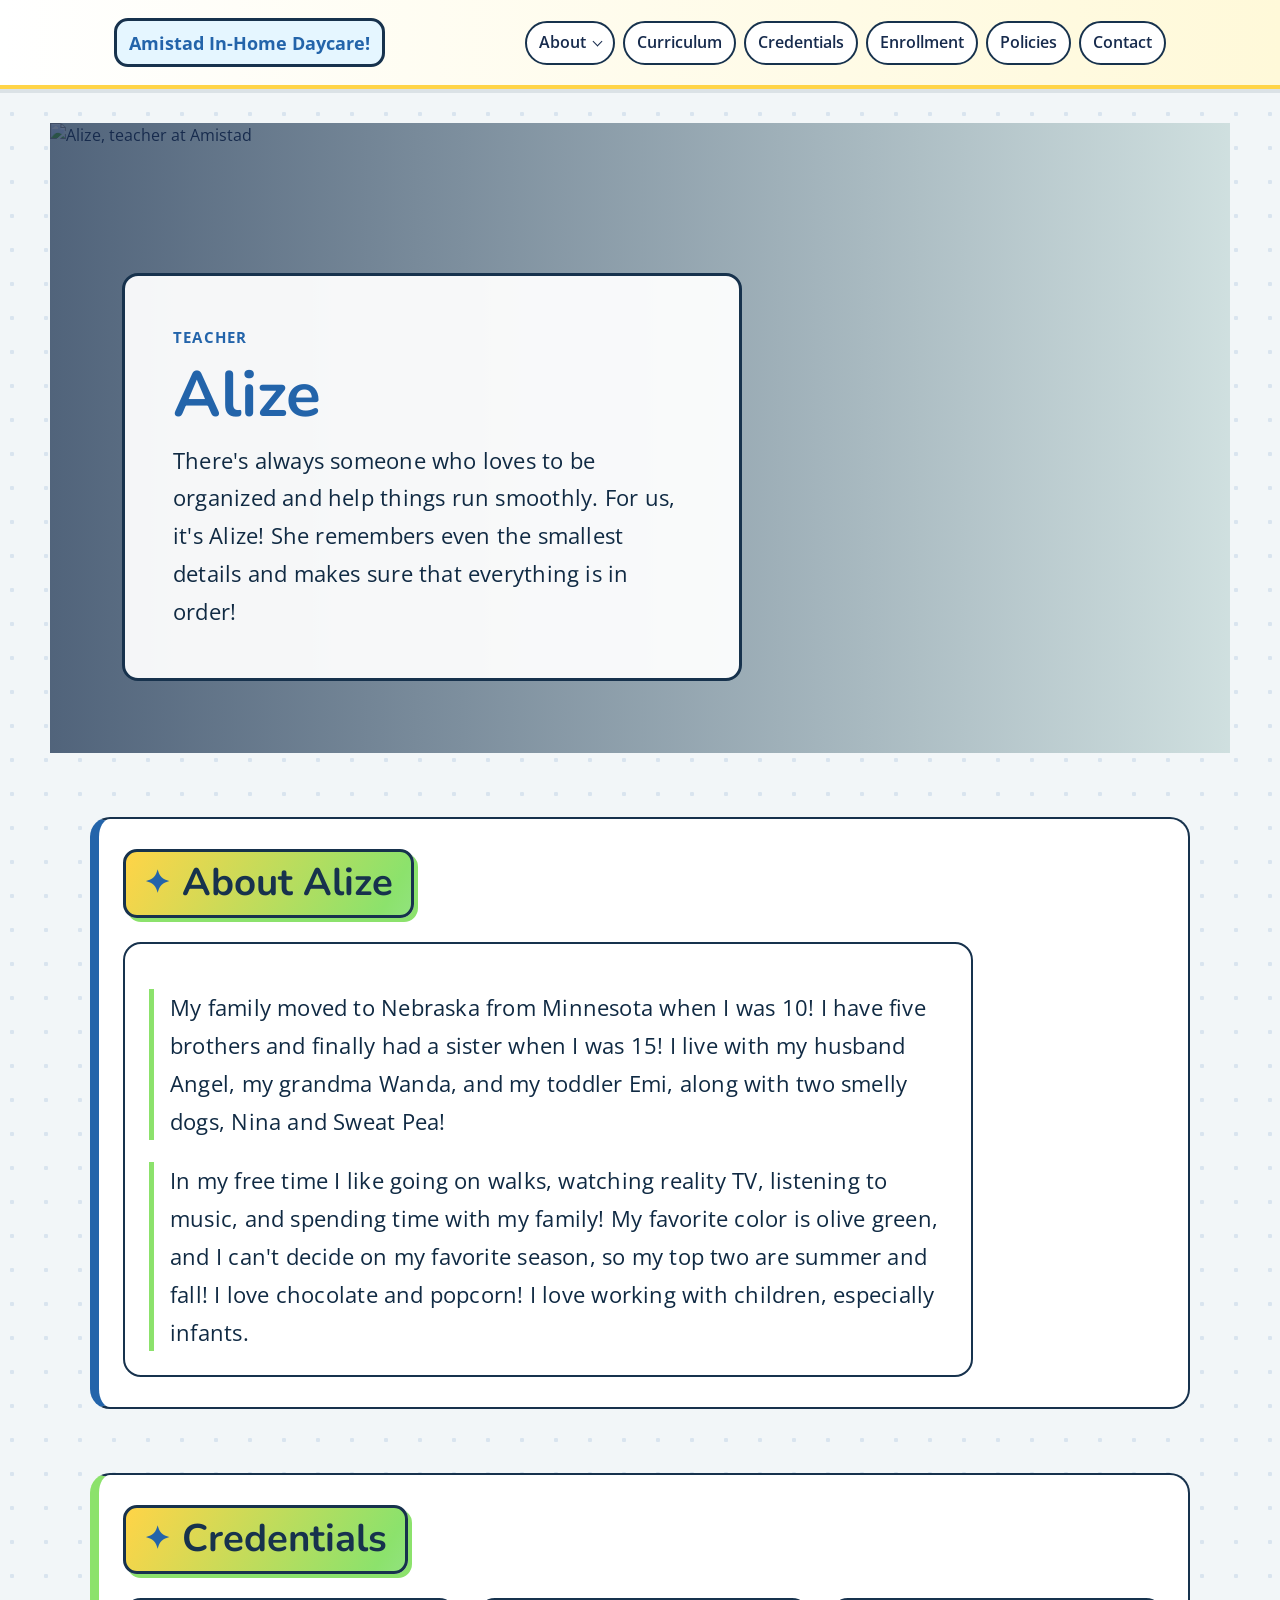
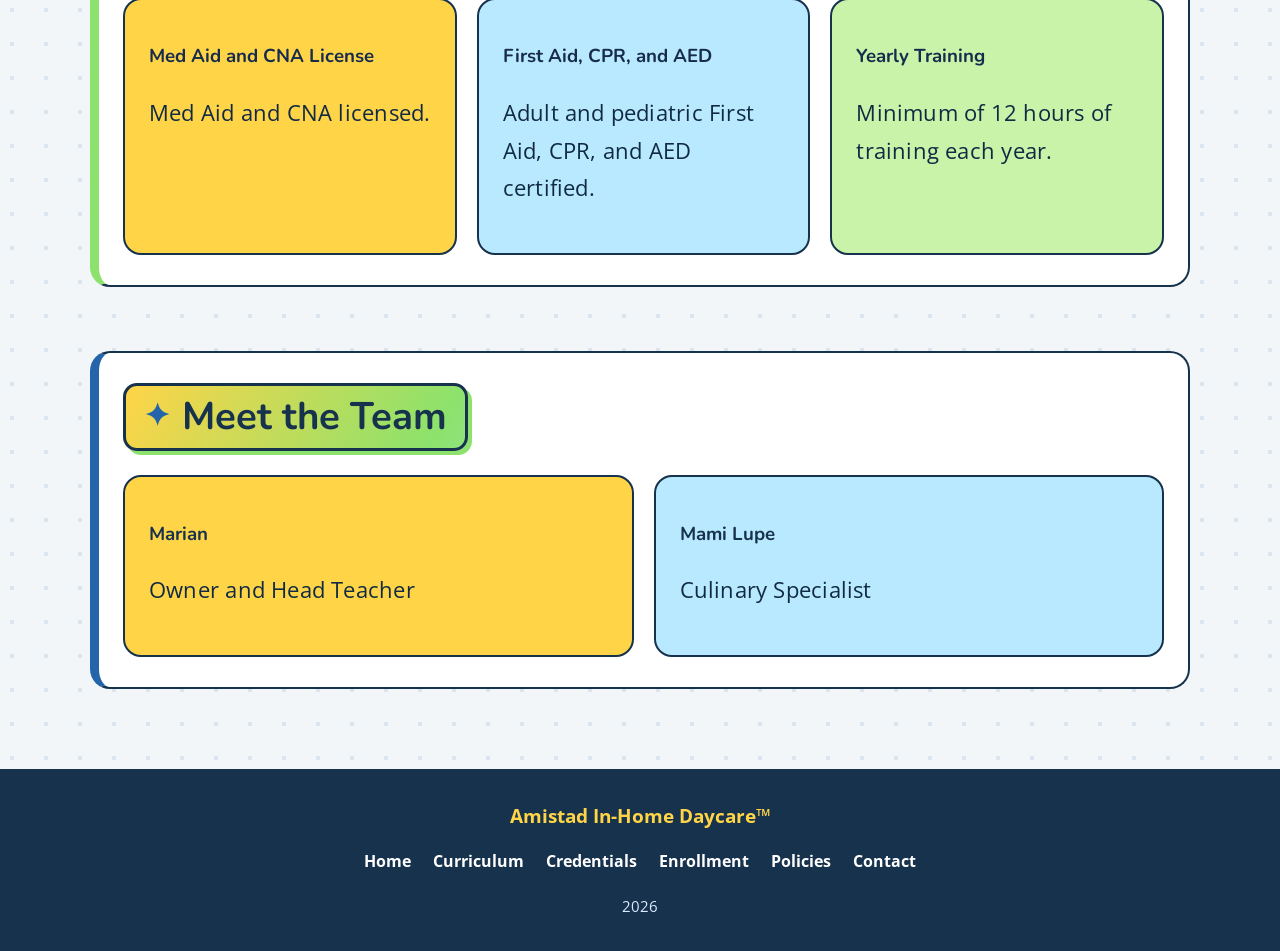
==== pages/alize.html @ 812fa766 "Update curriculum, typography, and staff pages" ====
<!DOCTYPE html>
<html lang="en">
<head>
    <meta charset="UTF-8">
    <meta name="viewport" content="width=device-width, initial-scale=1.0">
    <link rel="preconnect" href="https://fonts.googleapis.com">
    <link rel="preconnect" href="https://fonts.gstatic.com" crossorigin>
    <link href="https://fonts.googleapis.com/css2?family=Nunito:wght@600;700;800&family=Open+Sans:wght@400;500;600&display=swap" rel="stylesheet">
    <link rel="stylesheet" href="../styles/main.css">
    <script src="../javascript/mobile-menu.js" defer></script>
    <title>Alize | Amistad In-Home Daycare</title>
</head>
<body>
    <header>
        <nav>
            <a class="logo" href="../index.html"><strong>Amistad In-Home Daycare!</strong></a>
            <button class="menu-toggle" type="button" aria-expanded="false" aria-controls="site-navigation">
                <span class="menu-toggle-icon" aria-hidden="true"></span>
                <span>Menu</span>
            </button>
            <div class="nav-links" id="site-navigation">
                <details class="about-dropdown">
                    <summary>About</summary>
                    <div class="about-dropdown-menu">
                        <a href="../index.html#about">About Amistad</a>
                        <a href="staff.html">Meet the Staff</a>
                    </div>
                </details>
                <a href="curriculum.html">Curriculum</a>
                <a href="credentials.html">Credentials</a>
                <a href="enrollment.html">Enrollment</a>
                <a href="policies.html">Policies</a>
                <a href="contact.html">Contact</a>
            </div>
        </nav>
    </header>
    <main>
        <div class="staff-hero">
            <img class="staff-hero-image" src="../media/alize.jpg" alt="Alize, teacher at Amistad">
            <div class="staff-hero-content">
                <p class="hero-eyebrow">Teacher</p>
                <h1>Alize</h1>
                <p>There's always someone who loves to be organized and help things run smoothly. For us, it's Alize! She remembers even the smallest details and makes sure that everything is in order!</p>
            </div>
        </div>
        <section id="bio">
            <h2>About Alize</h2>
            <div class="card story-card">
                <p>My family moved to Nebraska from Minnesota when I was 10! I have five brothers and finally had a sister when I was 15! I live with my husband Angel, my grandma Wanda, and my toddler Emi, along with two smelly dogs, Nina and Sweat Pea!</p>
                <p>In my free time I like going on walks, watching reality TV, listening to music, and spending time with my family! My favorite color is olive green, and I can't decide on my favorite season, so my top two are summer and fall! I love chocolate and popcorn! I love working with children, especially infants.</p>
            </div>
        </section>
        <section id="credentials">
            <h2>Credentials</h2>
            <div class="grid">
                <div class="card1"><h3>Med Aid and CNA License</h3><p>Med Aid and CNA licensed.</p></div>
                <div class="card2"><h3>First Aid, CPR, and AED</h3><p>Adult and pediatric First Aid, CPR, and AED certified.</p></div>
                <div class="card3"><h3>Yearly Training</h3><p>Minimum of 12 hours of training each year.</p></div>
            </div>
        </section>
        <section>
            <h2>Meet the Team</h2>
            <div class="grid staff-directory">
                <a class="card1" href="marian.html"><h3>Marian</h3><p>Owner and Head Teacher</p></a>
                <a class="card2" href="mami-lupe.html"><h3>Mami Lupe</h3><p>Culinary Specialist</p></a>
            </div>
        </section>
    </main>
    <footer class="site-footer">
        <div class="footer-brand">Amistad In-Home Daycare&trade;</div>
        <nav class="footer-links" aria-label="Footer navigation">
            <a href="../index.html">Home</a>
            <a href="curriculum.html">Curriculum</a>
            <a href="credentials.html">Credentials</a>
            <a href="enrollment.html">Enrollment</a>
            <a href="policies.html">Policies</a>
            <a href="contact.html">Contact</a>
        </nav>
        <p class="footer-date">2026</p>
    </footer>
</body>
</html>
---- styles/main.css ----
:root {
    --color-primary: #2364aa;
    --color-primary2: #ffd447;
    --color-secondary: #8ce26c;
    --color-text: #172b4d;
    --color-bg: #f2f6f8;
    --color-white: #ffffff;
    --color-border: #17324d;
    --font-body: "Open Sans", sans-serif;
    --font-heading: "Nunito", sans-serif;
    --max-width: 1100px;
}

* {
    box-sizing: border-box;
}

.site-loader {
    align-items: center;
    background: var(--color-white);
    display: flex;
    inset: 0;
    justify-content: center;
    opacity: 1;
    position: fixed;
    transition: opacity 0.45s ease, visibility 0.45s ease;
    visibility: visible;
    z-index: 100;
}

.site-loader.is-hidden {
    opacity: 0;
    pointer-events: none;
    visibility: hidden;
}

.site-loader-mark {
    align-items: center;
    display: flex;
    flex-direction: column;
    gap: 18px;
}

.site-loader-rainbow {
    animation: rainbow-spin 1.4s linear infinite;
    background: conic-gradient(#ef476f, #ffd166, #06d6a0, #118ab2, #7b2cbf, #ef476f);
    border: 10px solid var(--color-white);
    border-radius: 50%;
    box-shadow: 0 0 0 3px var(--color-border), 5px 6px 0 rgba(23, 50, 77, 0.18);
    height: 76px;
    position: relative;
    width: 76px;
}

.site-loader-rainbow::after {
    background: var(--color-white);
    border-radius: 50%;
    content: "";
    inset: 15px;
    position: absolute;
}

.site-loader-text {
    color: var(--color-border);
    font-size: 0.9rem;
    font-weight: 700;
    letter-spacing: 0.08em;
    text-transform: uppercase;
}

@keyframes rainbow-spin {
    to {
        transform: rotate(360deg);
    }
}

html {
    scroll-behavior: smooth;
}

body {
    margin: 0;
    font-family: var(--font-body);
    background-color: var(--color-bg);
    background-image: radial-gradient(circle at 12px 12px, rgba(35, 100, 170, 0.12) 2px, transparent 2.5px);
    background-size: 34px 34px;
    color: var(--color-text);
    line-height: 1.6;
}

h1,
h2,
h3,
h4,
h5,
h6 {
    font-family: var(--font-heading);
}

p {
    color: #102a43;
    font-size: clamp(1.15rem, 2vw, 1.35rem);
    letter-spacing: 0.01em;
    line-height: 1.75;
}

.page-decor {
    border: 3px dashed var(--color-primary2);
    border-radius: 26px;
    inset: 10px;
    pointer-events: none;
    position: fixed;
    z-index: 20;
}

.decor {
    background: var(--color-white);
    border: 2px solid var(--color-border);
    border-radius: 50%;
    box-shadow: 2px 3px 0 rgba(23, 50, 77, 0.18);
    font-size: 2.7rem;
    line-height: 1;
    padding: 7px;
    position: absolute;
}

.decor-crayon {
    left: 30px;
    top: -24px;
    transform: rotate(-18deg);
}

.decor-bear {
    right: 30px;
    top: -24px;
}

.decor-rainbow {
    bottom: -24px;
    left: 30px;
}

.decor-books {
    bottom: -24px;
    right: 30px;
    transform: rotate(12deg);
}

.learning-sidebar {
    align-items: center;
    background: var(--color-primary);
    border: 3px solid var(--color-border);
    border-left: 0;
    border-radius: 0 20px 20px 0;
    box-shadow: 4px 5px 0 rgba(23, 50, 77, 0.18);
    display: flex;
    flex-direction: column;
    gap: 13px;
    left: 0;
    padding: 18px 10px;
    position: fixed;
    top: 35%;
    z-index: 9;
}

.sidebar-label {
    color: var(--color-white);
    font-size: 0.75rem;
    font-weight: 700;
    letter-spacing: 0.12em;
    text-transform: uppercase;
    writing-mode: vertical-rl;
}

.learning-icon {
    background: var(--color-primary2);
    border: 2px solid var(--color-border);
    border-radius: 50%;
    font-size: 1.45rem;
    line-height: 1;
    padding: 7px;
}

.sidebar-link {
    background: var(--color-secondary);
    border: 2px solid var(--color-border);
    border-radius: 999px;
    color: var(--color-border);
    font-size: 0.8rem;
    font-weight: 700;
    padding: 7px 10px;
    text-decoration: none;
    writing-mode: vertical-rl;
}

.sidebar-link:hover,
.sidebar-link:focus-visible {
    background: var(--color-white);
}

.enrollment-sidebar {
    background: var(--color-secondary);
}

.enrollment-sidebar .learning-icon {
    background: var(--color-white);
}

.policies-sidebar {
    background: var(--color-secondary);
}

.policies-sidebar .learning-icon {
    background: var(--color-white);
}

.contact-sidebar {
    background: var(--color-primary2);
}

.contact-sidebar .sidebar-label {
    color: var(--color-border);
}

.contact-sidebar .learning-icon {
    background: var(--color-white);
}

.credentials-sidebar {
    background: var(--color-primary);
}

.credentials-sidebar .learning-icon {
    background: var(--color-primary2);
}

.story-card {
    max-width: 850px;
}

.story-card p + p {
    margin-top: 22px;
}

.contact-form {
    max-width: 760px;
}

.contact-card-heading {
    background: var(--color-primary);
    border-left: 8px solid var(--color-secondary);
    border-radius: 10px;
    box-shadow: 4px 4px 0 var(--color-border);
    color: var(--color-white);
    display: inline-block;
    font-size: clamp(1.45rem, 3vw, 2rem);
    margin: 0 0 10px;
    padding: 10px 16px;
}

.contact-form-intro {
    color: var(--color-text);
    font-size: 1rem;
    line-height: 1.5;
    max-width: 58ch;
    margin: 0 0 20px;
}

.contact-form label {
    color: var(--color-border);
    display: block;
    font-size: 1rem;
    font-weight: 700;
    margin-top: 16px;
}

.contact-form label:first-child {
    margin-top: 0;
}

.contact-form textarea {
    border: 2px solid var(--color-border);
    border-radius: 10px;
    display: block;
    font: inherit;
    margin-top: 6px;
    padding: 11px 12px;
    resize: vertical;
    width: 100%;
}

.contact-form input {
    border-radius: 10px;
    font: inherit;
}

.contact-form input:focus,
.contact-form textarea:focus {
    border-color: var(--color-primary);
    box-shadow: 0 0 0 3px rgba(35, 100, 170, 0.2);
    outline: none;
}

.contact-form input:user-invalid,
.contact-form textarea:user-invalid {
    border-color: #b42318;
}

.contact-form .form-status {
    display: none;
    font-size: 1rem;
    margin: 18px 0 0;
}

.contact-form .form-status.is-visible {
    background: #e9f8e4;
    border: 2px solid var(--color-secondary);
    border-radius: 10px;
    color: var(--color-border);
    display: block;
    font-weight: 700;
    padding: 10px 12px;
}

.contact-form .form-status.is-visible.is-error {
    background: #fff0ee;
    border-color: #b42318;
    color: #8a1c13;
}

.contact-page main p:not(.hero-eyebrow) {
    background: #fff8d9;
    border: 2px solid var(--color-primary2);
    border-left: 7px solid var(--color-secondary);
    border-radius: 12px;
    color: var(--color-border);
    font-size: clamp(1.2rem, 2.2vw, 1.45rem);
    font-weight: 600;
    line-height: 1.65;
    padding: 14px 18px;
}

.contact-page .page-title p:last-child {
    background: rgba(255, 255, 255, 0.7);
    margin-top: 8px;
}

.contact-page #contact-details .card p {
    margin-bottom: 0;
    min-height: 78px;
}

.site-footer {
    background: var(--color-border);
    color: var(--color-white);
    margin-top: 80px;
    padding: 32px 24px;
    text-align: center;
}

.footer-brand {
    color: var(--color-primary2);
    font-size: 1.2rem;
    font-weight: 700;
}

.footer-links {
    display: flex;
    flex-wrap: wrap;
    gap: 10px 22px;
    justify-content: center;
    margin: 18px auto;
    max-width: 900px;
}

.footer-links a {
    color: var(--color-white);
    font-weight: 700;
    text-decoration: none;
}

.footer-links a:hover,
.footer-links a:focus-visible {
    color: var(--color-primary2);
}

.footer-date {
    color: #dbeafe;
    font-size: 0.95rem;
    margin: 0;
}

header {
    background: linear-gradient(90deg, var(--color-white), #fff9d9);
    border-bottom: 4px solid var(--color-primary2);
    box-shadow: 0 4px 0 rgba(23, 50, 77, 0.1);
    position: sticky;
    top: 0;
    z-index: 10;
}

header nav {
    align-items: center;
    display: flex;
    flex-wrap: wrap;
    gap: 16px 24px;
    justify-content: space-between;
    margin: 0 auto;
    max-width: var(--max-width);
    padding: 18px 24px;
}

.logo {
    background: #e5f6ff;
    border: 3px solid var(--color-border);
    border-radius: 14px;
    color: var(--color-primary);
    display: block;
    font-size: 1.15rem;
    padding: 7px 12px;
    text-decoration: none;
}

.nav-links {
    display: flex;
    flex-wrap: wrap;
    gap: 8px;
    justify-content: flex-end;
}

.about-dropdown {
    position: relative;
}

.about-dropdown summary {
    background: var(--color-white);
    border: 2px solid var(--color-border);
    border-radius: 999px;
    color: var(--color-text);
    cursor: pointer;
    font-weight: 600;
    list-style: none;
    padding: 7px 12px;
    transition: background 0.2s ease, transform 0.2s ease;
}

.about-dropdown summary::-webkit-details-marker {
    display: none;
}

.about-dropdown summary::after {
    border-bottom: 1.5px solid currentColor;
    border-right: 1.5px solid currentColor;
    content: "";
    display: inline-block;
    height: 6px;
    margin: 0 0 3px 8px;
    transform: rotate(45deg);
    width: 6px;
}

.about-dropdown summary:hover,
.about-dropdown summary:focus-visible,
.about-dropdown[open] summary {
    background: var(--color-secondary);
    color: var(--color-border);
}

.about-dropdown-menu {
    background: var(--color-white);
    border: 2px solid var(--color-border);
    border-radius: 10px;
    box-shadow: 3px 4px 0 rgba(23, 50, 77, 0.18);
    display: flex;
    flex-direction: column;
    gap: 6px;
    left: 0;
    min-width: 190px;
    padding: 8px;
    position: absolute;
    top: calc(100% + 6px);
    z-index: 12;
}

.about-dropdown-menu a {
    border-radius: 6px;
    white-space: nowrap;
}

.menu-toggle {
    align-items: center;
    background: var(--color-white);
    border: 2px solid var(--color-border);
    border-radius: 10px;
    color: var(--color-text);
    display: none;
    font: inherit;
    font-weight: 700;
    gap: 8px;
    padding: 8px 12px;
}

.menu-toggle:hover,
.menu-toggle:focus-visible {
    background: var(--color-secondary);
}

.menu-toggle-icon,
.menu-toggle-icon::before,
.menu-toggle-icon::after {
    background: currentColor;
    border-radius: 2px;
    display: block;
    height: 2px;
    width: 18px;
}

.menu-toggle-icon {
    position: relative;
}

.menu-toggle-icon::before,
.menu-toggle-icon::after {
    content: "";
    position: absolute;
}

.menu-toggle-icon::before {
    top: -6px;
}

.menu-toggle-icon::after {
    top: 6px;
}

header nav a {
    background: var(--color-white);
    border: 2px solid var(--color-border);
    border-radius: 999px;
    color: var(--color-text);
    font-weight: 600;
    padding: 7px 12px;
    text-decoration: none;
    transition: background 0.2s ease, transform 0.2s ease;
}

header nav a:hover,
header nav a:focus-visible {
    background: var(--color-secondary);
    color: var(--color-border);
    transform: translateY(-2px);
}

.hero {
    align-items: center;
    background-image: linear-gradient(rgba(23, 50, 77, 0.16), rgba(23, 50, 77, 0.16)), url("/media/IMG_1958.jpeg");
    background-position: center;
    background-size: cover;
    border: 5px solid var(--color-primary2);
    display: flex;
    justify-content: center;
    margin: 30px auto 70px;
    min-height: min(78vh, 720px);
    padding: 48px 24px;
    position: relative;
    transition: opacity 0.15s linear;
    width: min(calc(100% - 48px), 1180px);
}

.page-title {
    background: linear-gradient(135deg, #e5f6ff, #fff9d9);
    border: 4px solid var(--color-border);
    border-radius: 24px;
    margin: 34px auto 64px;
    max-width: var(--max-width);
    padding: clamp(32px, 6vw, 70px) 24px;
    text-align: center;
}

.page-title h1 {
    color: var(--color-primary);
    font-size: clamp(2.2rem, 5vw, 4rem);
    line-height: 1.05;
    margin: 0 auto 18px;
    max-width: 850px;
}

.page-title p:last-child {
    margin: 0 auto;
}

.hero-content {
    background: rgba(255, 255, 255, 0.94);
    border: 4px solid var(--color-border);
    border-radius: 28px;
    max-width: 650px;
    padding: clamp(28px, 5vw, 60px);
    text-align: center;
}

.hero h1 {
    color: var(--color-primary);
    font-size: clamp(2.2rem, 5vw, 4.2rem);
    line-height: 1.05;
    margin: 0 0 20px;
}

.hero-eyebrow {
    color: var(--color-primary);
    font-size: 0.95rem;
    font-weight: 700;
    letter-spacing: 0.08em;
    margin: 0 0 12px;
    text-transform: uppercase;
}

.hero p {
    color: var(--color-text);
    font-size: clamp(1.15rem, 2vw, 1.35rem);
    margin: 0 auto;
    max-width: 34ch;
}

.btn,
.btn-enroll {
    background: var(--color-primary2);
    border: 2px solid var(--color-border);
    border-radius: 999px;
    color: var(--color-border);
    display: inline-block;
    font-weight: bold;
    margin-top: 24px;
    padding: 12px 24px;
    text-decoration: none;
}

.btn:hover,
.btn-enroll:hover,
.btn:focus-visible,
.btn-enroll:focus-visible {
    background: var(--color-secondary);
}

.contact-submit {
    background: var(--color-primary2);
    box-shadow: 4px 4px 0 var(--color-border);
    color: var(--color-border);
    font-size: 1.1rem;
    margin-top: 18px;
    min-width: 150px;
    padding: 14px 28px;
}

.contact-submit:hover,
.contact-submit:focus-visible {
    background: var(--color-secondary);
    box-shadow: 2px 2px 0 var(--color-border);
    transform: translate(2px, 2px);
}

section:not(.hero) {
    background: var(--color-white);
    border: 2px solid var(--color-border);
    border-left: 9px solid var(--color-primary);
    border-radius: 20px;
    margin: 0 auto 64px;
    max-width: var(--max-width);
    padding: 30px 24px;
    scroll-margin-top: 100px;
}

.fade-section {
    opacity: 0;
    transform: translateY(24px);
    transition: opacity 0.7s ease, transform 0.7s ease;
}

.fade-section.is-visible {
    opacity: 1;
    transform: translateY(0);
}

#curriculum {
    border-left-color: var(--color-secondary);
}

#credentials {
    border-left-color: var(--color-secondary);
}

#credential {
    border-left-color: var(--color-primary);
}

#enrollment {
    border-left-color: var(--color-primary2);
    padding-bottom: 24px;
    padding-top: 24px;
}

h2 {
    align-items: center;
    background: var(--color-primary2);
    border: 3px solid var(--color-border);
    border-radius: 14px;
    box-shadow: 4px 4px 0 var(--color-secondary);
    color: var(--color-border);
    display: inline-flex;
    font-size: clamp(1.8rem, 3vw, 2.5rem);
    gap: 12px;
    line-height: 1.1;
    margin: 0 0 24px;
    padding: 10px 18px;
}

h2::before {
    color: var(--color-primary);
    content: "✦";
    font-size: 0.8em;
}

h2 {
    animation: domains-heading-shift 6s ease-in-out infinite;
    background: linear-gradient(120deg, var(--color-primary2), var(--color-secondary), #b9e9ff);
    background-size: 180% 180%;
}

@keyframes domains-heading-shift {
    0%,
    100% {
        background-position: 0% 50%;
    }

    50% {
        background-position: 100% 50%;
    }
}

@media (prefers-reduced-motion: reduce) {
    h2 {
        animation: none;
    }
}

.card,
.card1,
.card2,
.card3,
.card4 {
    background: var(--color-white);
    border: 2px solid var(--color-border);
    border-radius: 18px;
    color: var(--color-text);
    margin: 0;
    padding: 24px;
}

.card1,
.card2,
.card3,
.card4 {
    background: var(--color-primary2);
}

.grid .card2 {
    background: #b9e9ff;
}

.grid .card3 {
    background: #c9f3a9;
}

.grid .card4 {
    background: #ffc4d6;
}

#about {
    background: #e5f6ff;
}

#about .card {
    background: var(--color-white);
    max-width: 820px;
}

#about .card p {
    color: #102a43;
    font-size: clamp(1.15rem, 2vw, 1.35rem);
    letter-spacing: 0.01em;
    max-width: 68ch;
}

#curriculum {
    background: #efffe6;
}

#credential {
    background: #fff9d9;
}

#enrollment {
    background: #fff0f5;
}

.grid {
    display: grid;
    gap: 20px;
    grid-template-columns: repeat(auto-fit, minmax(220px, 1fr));
}

.schedule-list {
    display: grid;
    gap: 12px 28px;
    grid-template-columns: repeat(2, minmax(0, 1fr));
    margin: 0;
    padding-left: 28px;
}

.schedule-list li {
    background: #fff8d9;
    border: 2px solid var(--color-primary2);
    border-radius: 10px;
    color: var(--color-border);
    font-size: 1.1rem;
    font-weight: 700;
    padding: 8px 12px;
}

@media (max-width: 620px) {
    .schedule-list {
        grid-template-columns: 1fr;
    }
}

#contact {
    background: var(--color-white);
    border: 2px solid var(--color-border);
    border-left: 9px solid var(--color-primary);
    border-radius: 24px;
    padding-bottom: 32px;
    padding-top: 32px;
}

#contact h2 {
    margin-bottom: 6px;
}

.contact-intro {
    background: #fff8d9;
    border: 2px solid var(--color-primary2);
    border-left: 5px solid var(--color-secondary);
    border-radius: 12px;
    color: var(--color-border);
    font-size: clamp(1.15rem, 2vw, 1.35rem);
    font-weight: 600;
    line-height: 1.65;
    margin: 0 0 24px;
    max-width: 680px;
    padding: 14px 18px;
}

.card p {
    border-left: 5px solid var(--color-secondary);
    margin-bottom: 0;
    padding-left: 16px;
}

#contact > .grid p {
    background: #fff8d9;
    border: 2px solid var(--color-primary2);
    border-left: 7px solid var(--color-secondary);
    border-radius: 14px;
    color: var(--color-border);
    font-size: 1.15rem;
    font-weight: 600;
    line-height: 1.65;
    margin: 0;
    padding: 16px;
}

.email-detail {
    font-size: clamp(0.85rem, 1.6vw, 1.15rem) !important;
    overflow-wrap: anywhere;
}

.contact-page #contact-details .email-detail {
    font-size: clamp(0.78rem, 2.5vw, 1.05rem) !important;
    line-height: 1.35;
    word-break: normal;
}

#contact .card {
    margin-top: 24px;
}

input {
    border: 2px solid var(--color-border);
    display: block;
    margin: 4px 0 14px;
    padding: 10px;
    width: 100%;
}

.enrollment-form {
    max-width: 900px;
}

.form-grid {
    display: grid;
    gap: 18px 24px;
    grid-template-columns: repeat(2, minmax(0, 1fr));
}

.enrollment-form label,
.enrollment-form legend {
    color: var(--color-border);
    font-size: 1rem;
    font-weight: 700;
}

.enrollment-form input,
.enrollment-form select,
.enrollment-form textarea {
    border: 2px solid var(--color-border);
    border-radius: 10px;
    font: inherit;
    margin: 6px 0 0;
    padding: 11px 12px;
    width: 100%;
}

.child-name-fields {
    display: grid;
    gap: 14px 18px;
    grid-template-columns: repeat(2, minmax(0, 1fr));
}

.child-name-fields > label,
.child-name-fields > input {
    grid-column: 1 / -1;
}

.child-name-fields > div {
    min-width: 0;
}

.form-field-wide,
.enrollment-form fieldset,
.enrollment-form > label,
.enrollment-form > textarea {
    grid-column: 1 / -1;
}

.enrollment-form fieldset {
    border: 2px solid var(--color-primary2);
    border-radius: 14px;
    margin: 24px 0;
    padding: 18px;
}

.choice-label {
    display: inline-flex;
    gap: 8px;
    margin: 16px 24px 0 0;
}

.choice-label input {
    accent-color: var(--color-primary);
    margin: 3px 0 0;
    width: auto;
}

.enrollment-form textarea {
    display: block;
    resize: vertical;
}

@media (max-width: 680px) {
    .learning-sidebar {
        display: none;
    }

    .page-decor {
        inset: 6px;
    }

    .decor {
        font-size: 1.9rem;
        padding: 5px;
    }

    .decor-crayon,
    .decor-bear {
        top: -17px;
    }

    .decor-rainbow,
    .decor-books {
        bottom: -17px;
    }

    header nav {
        align-items: flex-start;
        flex-direction: row;
        gap: 12px;
    }

    header nav a {
        margin: 0;
    }

    header nav .logo {
        max-width: calc(100% - 82px);
    }

    .menu-toggle {
        display: inline-flex;
        flex-shrink: 0;
    }

    .nav-links {
        background: var(--color-white);
        border-top: 2px solid var(--color-primary2);
        display: none;
        flex-basis: 100%;
        flex-direction: column;
        gap: 6px;
        justify-content: flex-start;
        padding-top: 10px;
    }

    .nav-links.is-open {
        display: flex;
    }

    .nav-links a {
        width: 100%;
    }

    .about-dropdown summary {
        width: 100%;
    }

    .about-dropdown-menu {
        border: 0;
        box-shadow: none;
        min-width: 0;
        padding: 8px 0 0 12px;
        position: static;
    }

    .about-dropdown-menu a {
        white-space: normal;
    }

    .hero {
        margin-top: 18px;
        min-height: 70vh;
        background: transparent;
        border: 0;
        width: min(calc(100% - 24px), 1180px);
    }

    section:not(.hero) {
        padding: 0 12px;
    }

    .form-grid {
        grid-template-columns: 1fr;
    }

    .child-name-fields {
        grid-template-columns: 1fr;
    }
}

@media (prefers-reduced-motion: reduce) {
    .site-loader {
        transition: none;
    }

    .site-loader-rainbow {
        animation: none;
    }

    .fade-section {
        opacity: 1;
        transform: none;
        transition: none;
    }
}

.thank-you-content {
    align-items: center;
    display: flex;
    justify-content: center;
    min-height: 62vh;
    padding: 56px 24px;
}

.thank-you-card {
    background: var(--color-white);
    border: 3px solid var(--color-primary2);
    border-radius: 16px;
    box-shadow: 8px 8px 0 var(--color-secondary);
    max-width: 680px;
    padding: clamp(32px, 7vw, 72px);
    text-align: center;
}

.thank-you-card h1 {
    color: var(--color-border);
    margin: 14px 0 18px;
}

.thank-you-card p:not(.hero-eyebrow) {
    color: var(--color-text);
    font-size: 1.15rem;
    line-height: 1.6;
    margin: 0 auto 28px;
    max-width: 48ch;
}

.staff-hero {
    align-items: flex-end;
    background: #d9e9e7;
    display: flex;
    isolation: isolate;
    margin: 34px auto 64px;
    max-width: 1180px;
    min-height: min(70vh, 640px);
    overflow: hidden;
    padding: clamp(24px, 6vw, 72px);
    position: relative;
}

.staff-hero::after {
    background: linear-gradient(90deg, rgba(23, 43, 77, 0.7), rgba(23, 43, 77, 0.05));
    content: "";
    inset: 0;
    position: absolute;
    z-index: -1;
}

.staff-hero-image {
    height: 100%;
    inset: 0;
    object-fit: cover;
    position: absolute;
    width: 100%;
    z-index: -2;
}

.staff-hero-content {
    background: rgba(255, 255, 255, 0.94);
    border: 3px solid var(--color-border);
    border-radius: 16px;
    max-width: 620px;
    padding: clamp(24px, 4vw, 48px);
}

.staff-hero-content h1 {
    color: var(--color-primary);
    font-size: clamp(2.2rem, 5vw, 4rem);
    line-height: 1.05;
    margin: 0 0 12px;
}

.staff-hero-content p:last-child {
    margin: 0;
}

.staff-directory a {
    color: var(--color-text);
    text-decoration: none;
    transition: transform 0.2s ease;
}

.staff-directory a:hover,
.staff-directory a:focus-visible {
    transform: translateY(-3px);
}

.staff-directory h3 {
    color: var(--color-border);
}

.staff-preview {
    padding: 16px;
}

.staff-preview-image {
    aspect-ratio: 4 / 3;
    border: 2px solid var(--color-border);
    display: block;
    margin-bottom: 16px;
    object-fit: cover;
    width: 100%;
}

.staff-preview h3 {
    margin: 0 0 8px;
}

.staff-preview p {
    margin: 0;
}

@media (max-width: 680px) {
    .staff-hero {
        margin: 18px 12px 48px;
        min-height: 65vh;
        padding: 18px;
    }

    .staff-hero-content {
        padding: 24px;
    }
}
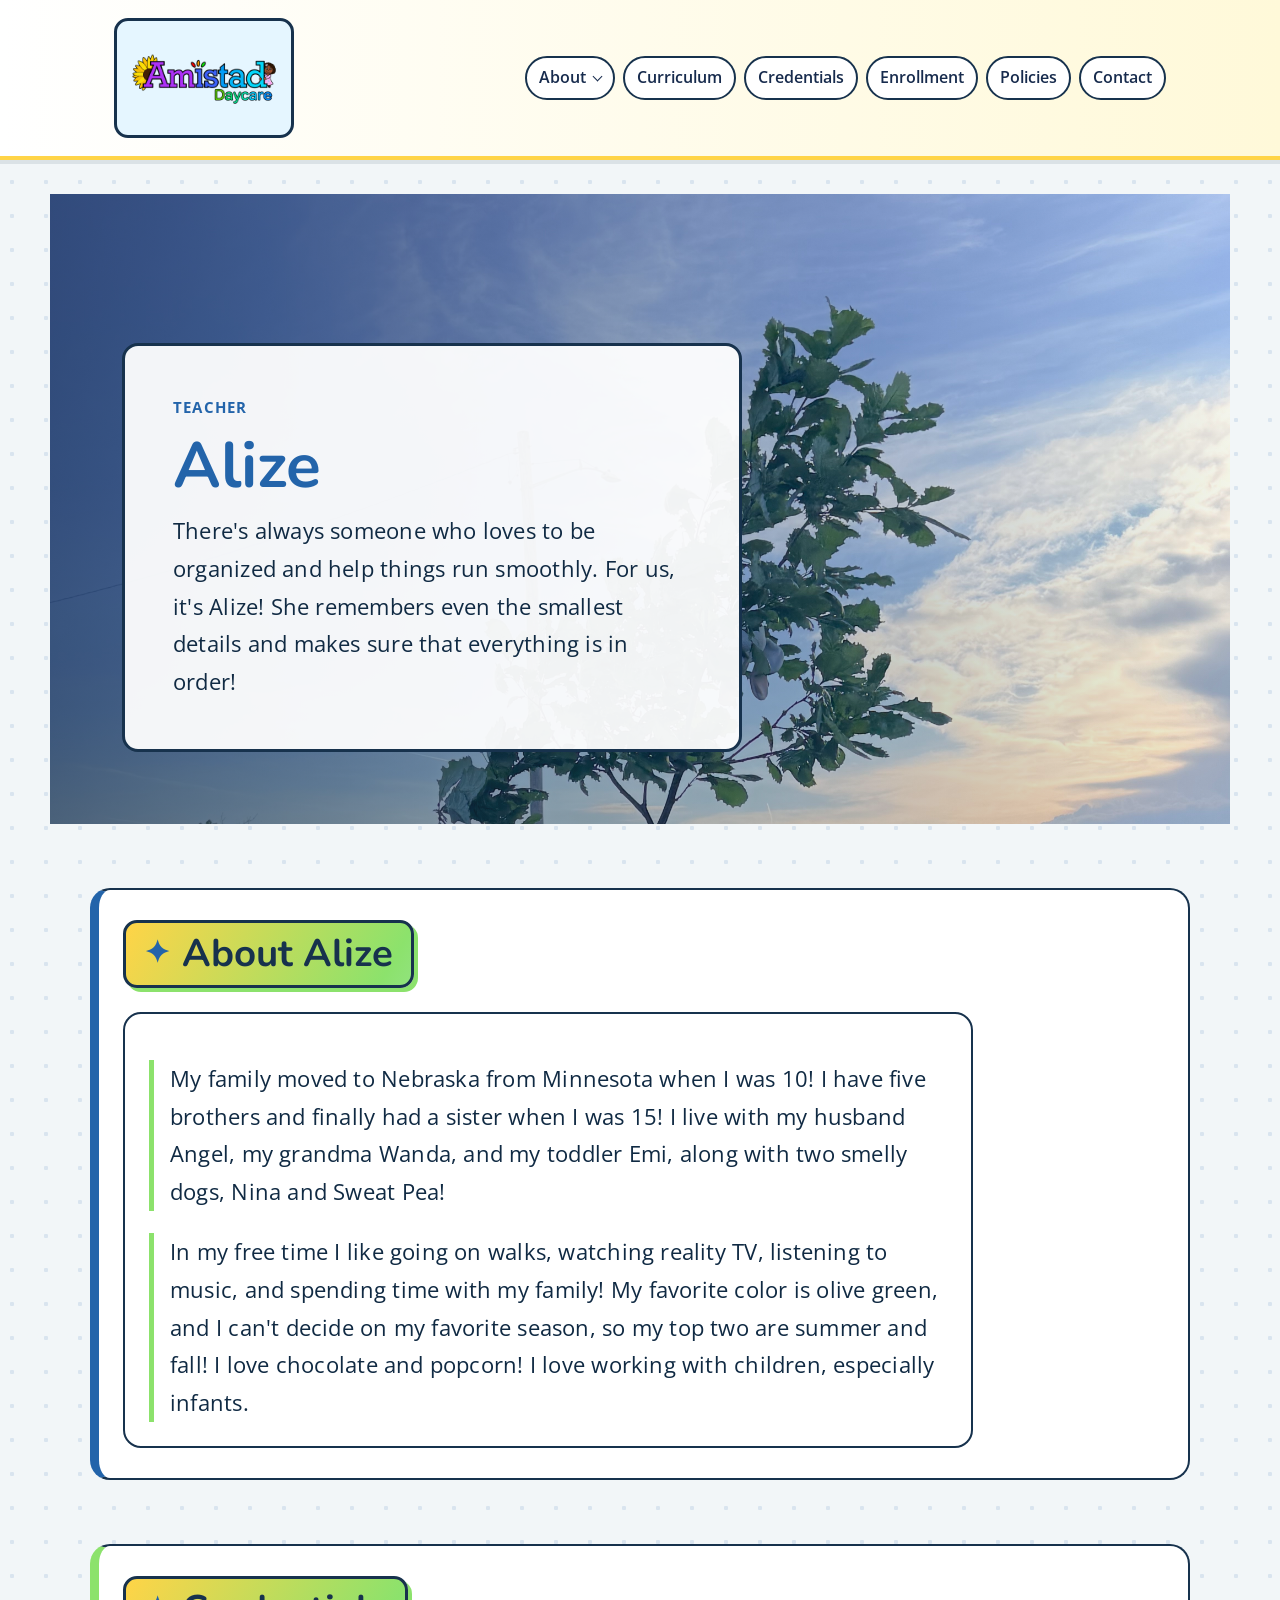
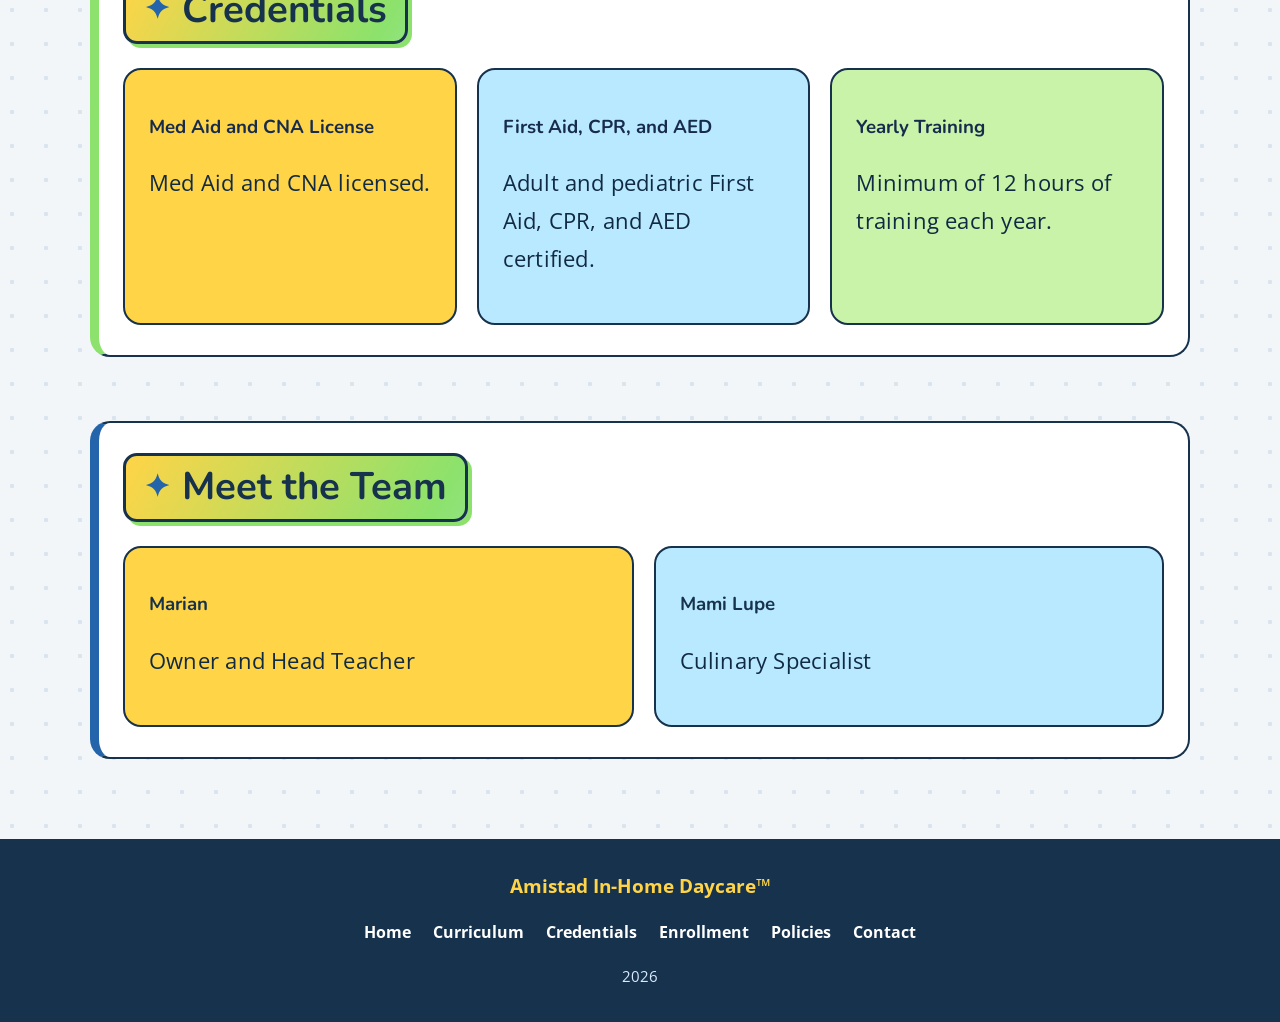
==== commit dfa22174: "Add enrollment availability and profile assets" ====
--- a/pages/alize.html
+++ b/pages/alize.html
@@ -3,6 +3,7 @@
 <head>
     <meta charset="UTF-8">
     <meta name="viewport" content="width=device-width, initial-scale=1.0">
+    <link rel="icon" href="../media/amistad_favicon.ico" type="image/x-icon">
     <link rel="preconnect" href="https://fonts.googleapis.com">
     <link rel="preconnect" href="https://fonts.gstatic.com" crossorigin>
     <link href="https://fonts.googleapis.com/css2?family=Nunito:wght@600;700;800&family=Open+Sans:wght@400;500;600&display=swap" rel="stylesheet">
@@ -13,7 +14,9 @@
 <body>
     <header>
         <nav>
-            <a class="logo" href="../index.html"><strong>Amistad In-Home Daycare!</strong></a>
+            <a class="logo" href="../index.html" aria-label="Amistad In-Home Daycare">
+                <img src="../media/real_amistad_logo.png" alt="Amistad In-Home Daycare">
+            </a>
             <button class="menu-toggle" type="button" aria-expanded="false" aria-controls="site-navigation">
                 <span class="menu-toggle-icon" aria-hidden="true"></span>
                 <span>Menu</span>
@@ -36,7 +39,7 @@
     </header>
     <main>
         <div class="staff-hero">
-            <img class="staff-hero-image" src="../media/alize.jpg" alt="Alize, teacher at Amistad">
+            <img class="staff-hero-image" src="../media/alize_profile.jpeg" alt="Alize, teacher at Amistad">
             <div class="staff-hero-content">
                 <p class="hero-eyebrow">Teacher</p>
                 <h1>Alize</h1>
--- a/styles/main.css
+++ b/styles/main.css
@@ -421,6 +421,14 @@
     text-decoration: none;
 }
 
+.logo img {
+    display: block;
+    height: 100px;
+    max-width: min(420px, 100%);
+    object-fit: contain;
+    width: auto;
+}
+
 .nav-links {
     display: flex;
     flex-wrap: wrap;
@@ -802,6 +810,66 @@
     background: #fff0f5;
 }
 
+.availability-grid {
+    display: grid;
+    gap: 20px;
+    grid-template-columns: repeat(auto-fit, minmax(240px, 1fr));
+}
+
+.availability-card {
+    background: #fff8d9;
+    border: 3px solid var(--color-border);
+    border-radius: 16px;
+    padding: 22px;
+}
+
+.availability-card.is-available {
+    background: #e9fbdc;
+    border-color: #4f8c32;
+}
+
+.availability-card.is-full {
+    background: #ffe5e5;
+    border-color: #a83f3f;
+}
+
+.availability-card h3 {
+    color: var(--color-border);
+    font-size: 1.55rem;
+    margin: 0 0 4px;
+}
+
+.availability-age,
+.availability-status,
+.availability-spots {
+    margin: 0;
+}
+
+.availability-age {
+    color: var(--color-text);
+    font-size: 1rem;
+}
+
+.availability-status {
+    font-size: 1.2rem;
+    font-weight: 800;
+    margin-top: 18px;
+}
+
+.is-available .availability-status {
+    color: #397022;
+}
+
+.is-full .availability-status {
+    color: #8c2c2c;
+}
+
+.availability-spots {
+    color: var(--color-text);
+    font-size: 1rem;
+    font-weight: 600;
+}
+
 .grid {
     display: grid;
     gap: 20px;
@@ -1011,6 +1079,11 @@
 
     header nav .logo {
         max-width: calc(100% - 82px);
+    }
+
+    .logo img {
+        height: 72px;
+        max-width: min(320px, 100%);
     }
 
     .menu-toggle {
@@ -1146,6 +1219,7 @@
     height: 100%;
     inset: 0;
     object-fit: cover;
+    object-position: center top;
     position: absolute;
     width: 100%;
     z-index: -2;
@@ -1190,11 +1264,12 @@
 }
 
 .staff-preview-image {
-    aspect-ratio: 4 / 3;
+    aspect-ratio: 1 / 1;
     border: 2px solid var(--color-border);
     display: block;
     margin-bottom: 16px;
     object-fit: cover;
+    object-position: center top;
     width: 100%;
 }
 
